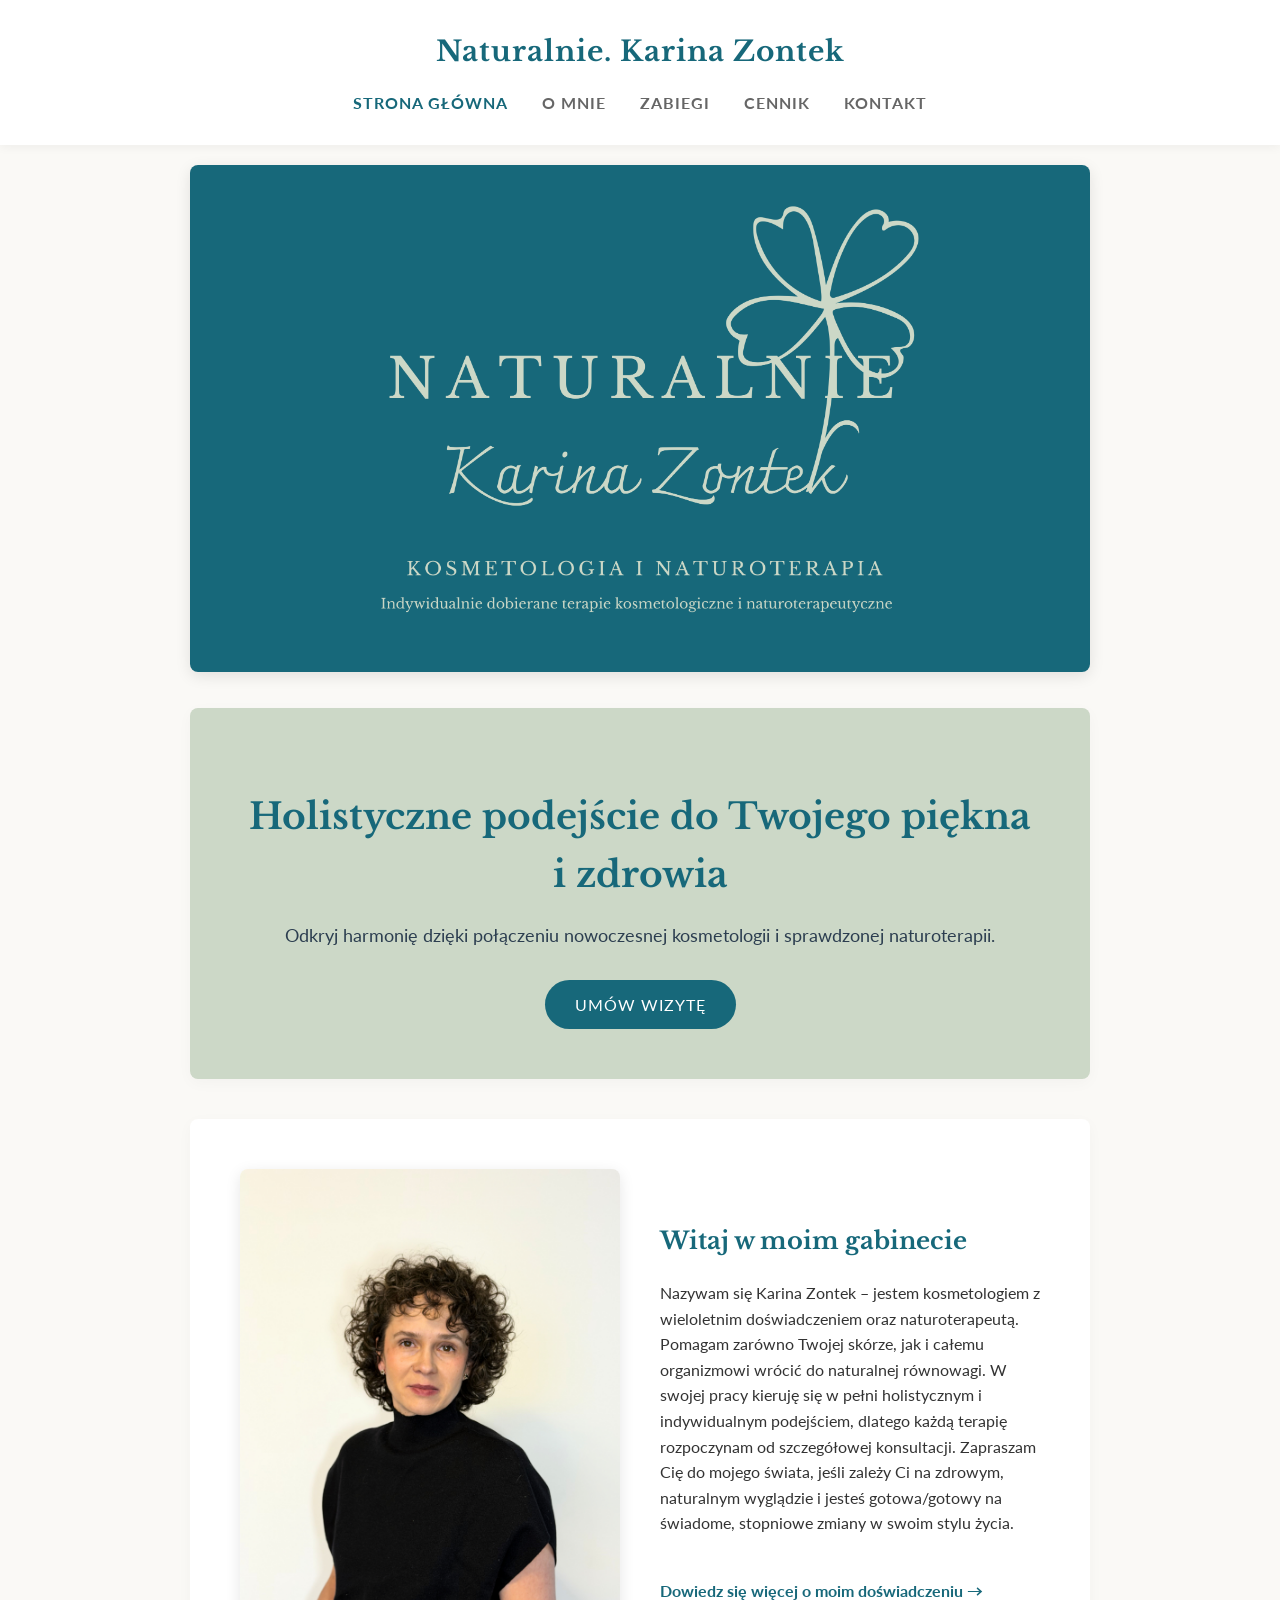
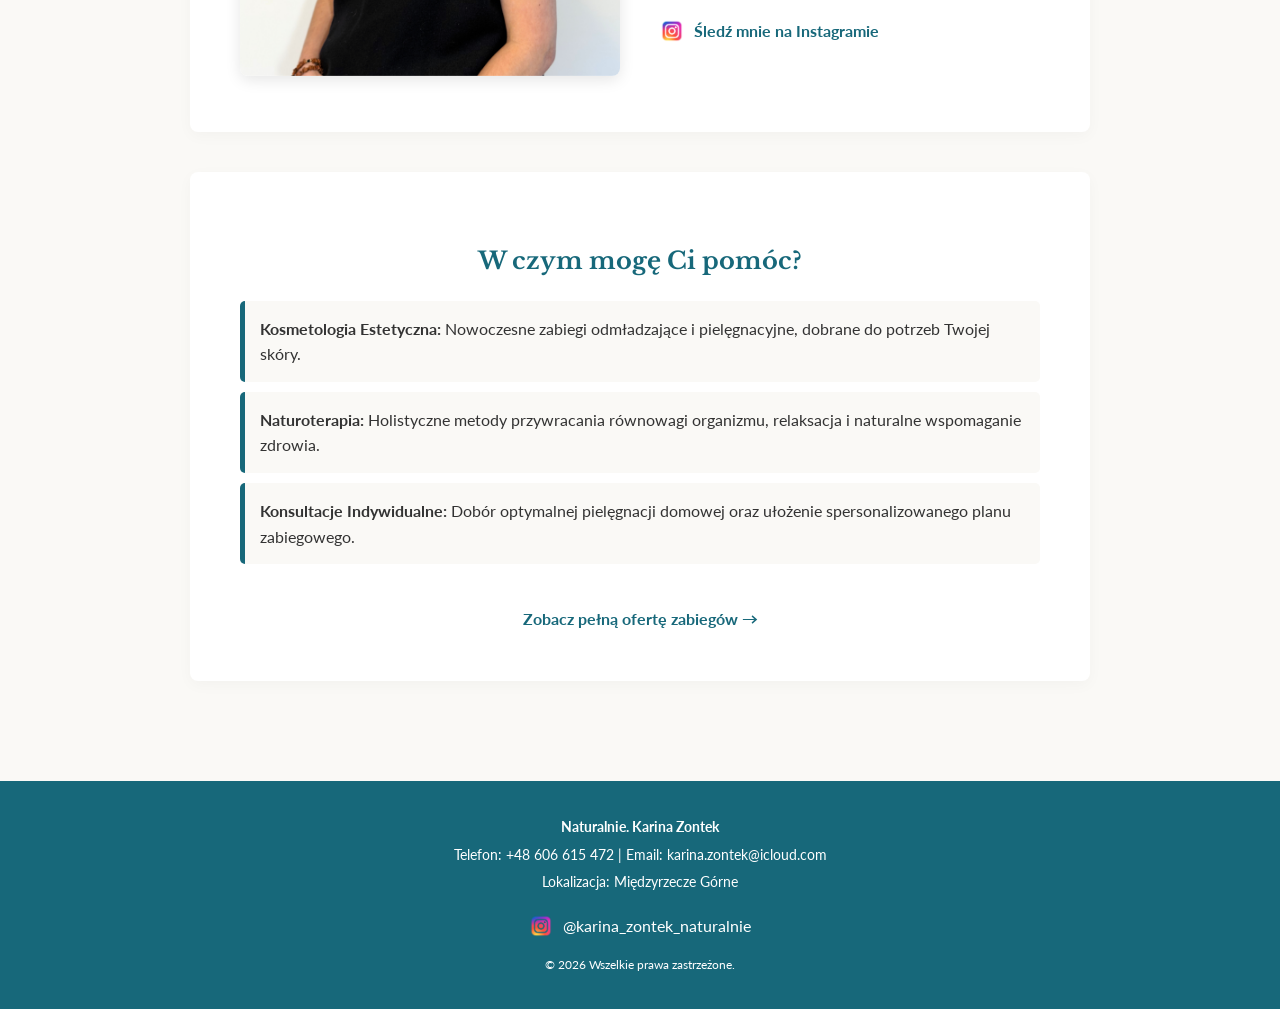
==== index.html @ 8fd3fb95 "Dodanie plików .html i .png" ====
<!DOCTYPE html>
<html lang="pl">
<head>
    <meta charset="UTF-8">
    <meta name="viewport" content="width=device-width, initial-scale=1.0">
    <title>Naturalnie. Karina Zontek | Kosmetologia i Naturoterapia</title>
    
    <link href="https://fonts.googleapis.com/css2?family=Lato:wght@300;400;700&family=Libre+Baskerville:ital,wght@0,400;0,700;1,400&display=swap" rel="stylesheet">

    <style>
        /* BAZOWE STYLE */
        body {
            font-family: 'Lato', sans-serif;
            color: #333;
            background-color: #faf9f6;
            margin: 0;
            padding: 0;
            line-height: 1.6;
        }

        h1, h2, h3 {
            font-family: 'Libre Baskerville', serif;
            color: #17687A;
            font-weight: 700;
        }

        /* NAGŁÓWEK I MENU - UJEDNOLICONE */
        header {
            background-color: #ffffff;
            text-align: center;
            padding: 30px 20px; 
            box-shadow: 0 2px 10px rgba(0,0,0,0.05);
        }

        header h2 {
            margin-top: 0;
            margin-bottom: 15px;
            font-size: 28px;
            letter-spacing: 1px;
        }

        nav a {
            text-decoration: none;
            color: #666;
            margin: 0 15px;
            font-size: 16px;
            text-transform: uppercase;
            letter-spacing: 1px;
            transition: color 0.3s;
        }

        nav a:hover, nav a.active {
            color: #17687A;
        }

        /* GŁÓWNA ZAWARTOŚĆ STRONY */
        main {
            max-width: 900px;
            margin: 0 auto;
            padding: 20px;
        }

        section {
            background-color: #ffffff;
            margin-bottom: 40px;
            padding: 50px;
            border-radius: 8px;
            box-shadow: 0 4px 15px rgba(0,0,0,0.03);
            text-align: center;
        }

        img {
            max-width: 100%;
            height: auto;
            border-radius: 8px;
        }

        .clinic-photo {
            margin-bottom: 30px;
            box-shadow: 0 4px 15px rgba(0,0,0,0.1);
        }

        /* SEKCJA POWITALNA (HERO) */
        .hero {
            background-color: #CCD8C7;
        }

        .hero h1 {
            font-size: 36px;
            margin-bottom: 15px;
            color: #17687A;
        }

        .hero p {
            font-size: 18px;
            margin-bottom: 30px;
            color: #2c3e50;
        }

        button {
            background-color: #17687A;
            color: white;
            border: none;
            padding: 15px 30px;
            font-size: 16px;
            font-family: 'Lato', sans-serif;
            text-transform: uppercase;
            letter-spacing: 1px;
            border-radius: 30px;
            cursor: pointer;
            transition: background-color 0.3s, transform 0.2s;
        }

        button:hover {
            background-color: #114e5c;
            transform: translateY(-2px);
        }

        /* SEKCJA O MNIE */
        .about-section {
            display: flex; 
            align-items: center; 
            gap: 40px; 
            text-align: left; 
        }

        .about-text {
            flex: 1; 
        }

        .about-image {
            flex: 1; 
        }

        .about-image img {
            box-shadow: 0 4px 15px rgba(0,0,0,0.1);
        }

        @media (max-width: 768px) {
            .about-section {
                flex-direction: column; 
                text-align: center;
            }
        }

        ul {
            list-style-type: none;
            padding: 0;
        }

        ul li {
            background-color: #faf9f6;
            margin-bottom: 10px;
            padding: 15px;
            border-radius: 5px;
            border-left: 5px solid #17687A;
            text-align: left;
        }

        a {
            color: #17687A;
            text-decoration: none;
            font-weight: bold;
        }

        a:hover {
            text-decoration: underline;
        }

        /* IKONA I LINK DO INSTAGRAMA */
        .social-link {
            display: inline-flex;
            align-items: center;
            margin-top: 15px;
            font-size: 16px;
            color: #17687A;
        }

        .social-link:hover {
            color: #114e5c;
            text-decoration: none;
        }

        .social-icon {
            width: 24px;
            height: 24px;
            margin-right: 10px;
            border-radius: 0;
            transition: transform 0.3s;
        }

        .social-link:hover .social-icon {
            transform: scale(1.1);
        }

        /* STOPKA */
        footer {
            background-color: #17687A;
            color: #ffffff;
            text-align: center;
            padding: 30px 20px;
            margin-top: 40px;
        }

        footer p {
            margin: 5px 0;
            font-size: 14px;
        }
        
        footer .social-link {
            color: #ffffff;
            font-weight: normal;
        }
        
        footer .social-link:hover {
            color: #CCD8C7;
        }

        

    </style>
</head>
<body>

    <header>
        <h2>Naturalnie. Karina Zontek</h2>
        <nav>
            <a href="index.html" class="active">Strona Główna</a>
            <a href="o-mnie.html">O mnie</a>
            <a href="zabiegi.html">Zabiegi</a>
            <a href="cennik.html">Cennik</a>
            <a href="kontakt.html">Kontakt</a>
        </nav>
    </header>

    <main>
        <img src="poziome-na-strone-lazurszalwia.png" alt="Wnętrze gabinetu Naturalnie." class="clinic-photo">

        <section class="hero">
            <h1>Holistyczne podejście do Twojego piękna i zdrowia</h1>
            <p>Odkryj harmonię dzięki połączeniu nowoczesnej kosmetologii i sprawdzonej naturoterapii.</p>
            <a href="kontakt.html"><button>Umów wizytę</button></a>
        </section>

        <section class="about-section">
            <div class="about-image">
                <img src="karina-z-tlem.png" alt="Karina Zontek - Kosmetolog i Naturoterapeuta">
            </div>
            <div class="about-text">
                <h2>Witaj w moim gabinecie</h2>
                <p>Nazywam się Karina Zontek – jestem kosmetologiem z wieloletnim doświadczeniem oraz naturoterapeutą. Pomagam zarówno Twojej skórze, jak i całemu organizmowi wrócić do naturalnej równowagi. W swojej pracy kieruję się w pełni holistycznym i indywidualnym podejściem, dlatego każdą terapię rozpoczynam od szczegółowej konsultacji. Zapraszam Cię do mojego świata, jeśli zależy Ci na zdrowym, naturalnym wyglądzie i jesteś gotowa/gotowy na świadome, stopniowe zmiany w swoim stylu życia.</p>
                <br>
                <a href="o-mnie.html">Dowiedz się więcej o moim doświadczeniu &rarr;</a>
                <br>
                <a href="https://instagram.com/karina_zontek_naturalnie" target="_blank" class="social-link">
                    <img src="logo-instagram.png" alt="Instagram" class="social-icon"> Śledź mnie na Instagramie
                </a>
            </div>
        </section>

        <section>
            <h2>W czym mogę Ci pomóc?</h2>
            <ul>
                <li><strong>Kosmetologia Estetyczna:</strong> Nowoczesne zabiegi odmładzające i pielęgnacyjne, dobrane do potrzeb Twojej skóry.</li>
                <li><strong>Naturoterapia:</strong> Holistyczne metody przywracania równowagi organizmu, relaksacja i naturalne wspomaganie zdrowia.</li>
                <li><strong>Konsultacje Indywidualne:</strong> Dobór optymalnej pielęgnacji domowej oraz ułożenie spersonalizowanego planu zabiegowego.</li>
            </ul>
            <br>
            <a href="zabiegi.html">Zobacz pełną ofertę zabiegów &rarr;</a>
        </section>
    </main>

    <footer>
        <p><strong>Naturalnie. Karina Zontek</strong></p>
        <p>Telefon: +48 606 615 472 | Email: karina.zontek@icloud.com</p>
        <p>Lokalizacja: Międzyrzecze Górne</p>
        
        <p>
            <a href="https://instagram.com/karina_zontek_naturalnie" target="_blank" class="social-link">
                <img src="logo-instagram.png" alt="Instagram" class="social-icon"> @karina_zontek_naturalnie
            </a>
        </p>
        
        
        
        <p style="font-size: 12px; margin-top: 10px;">&copy; 2026 Wszelkie prawa zastrzeżone.</p>
    </footer>

</body>
</html>
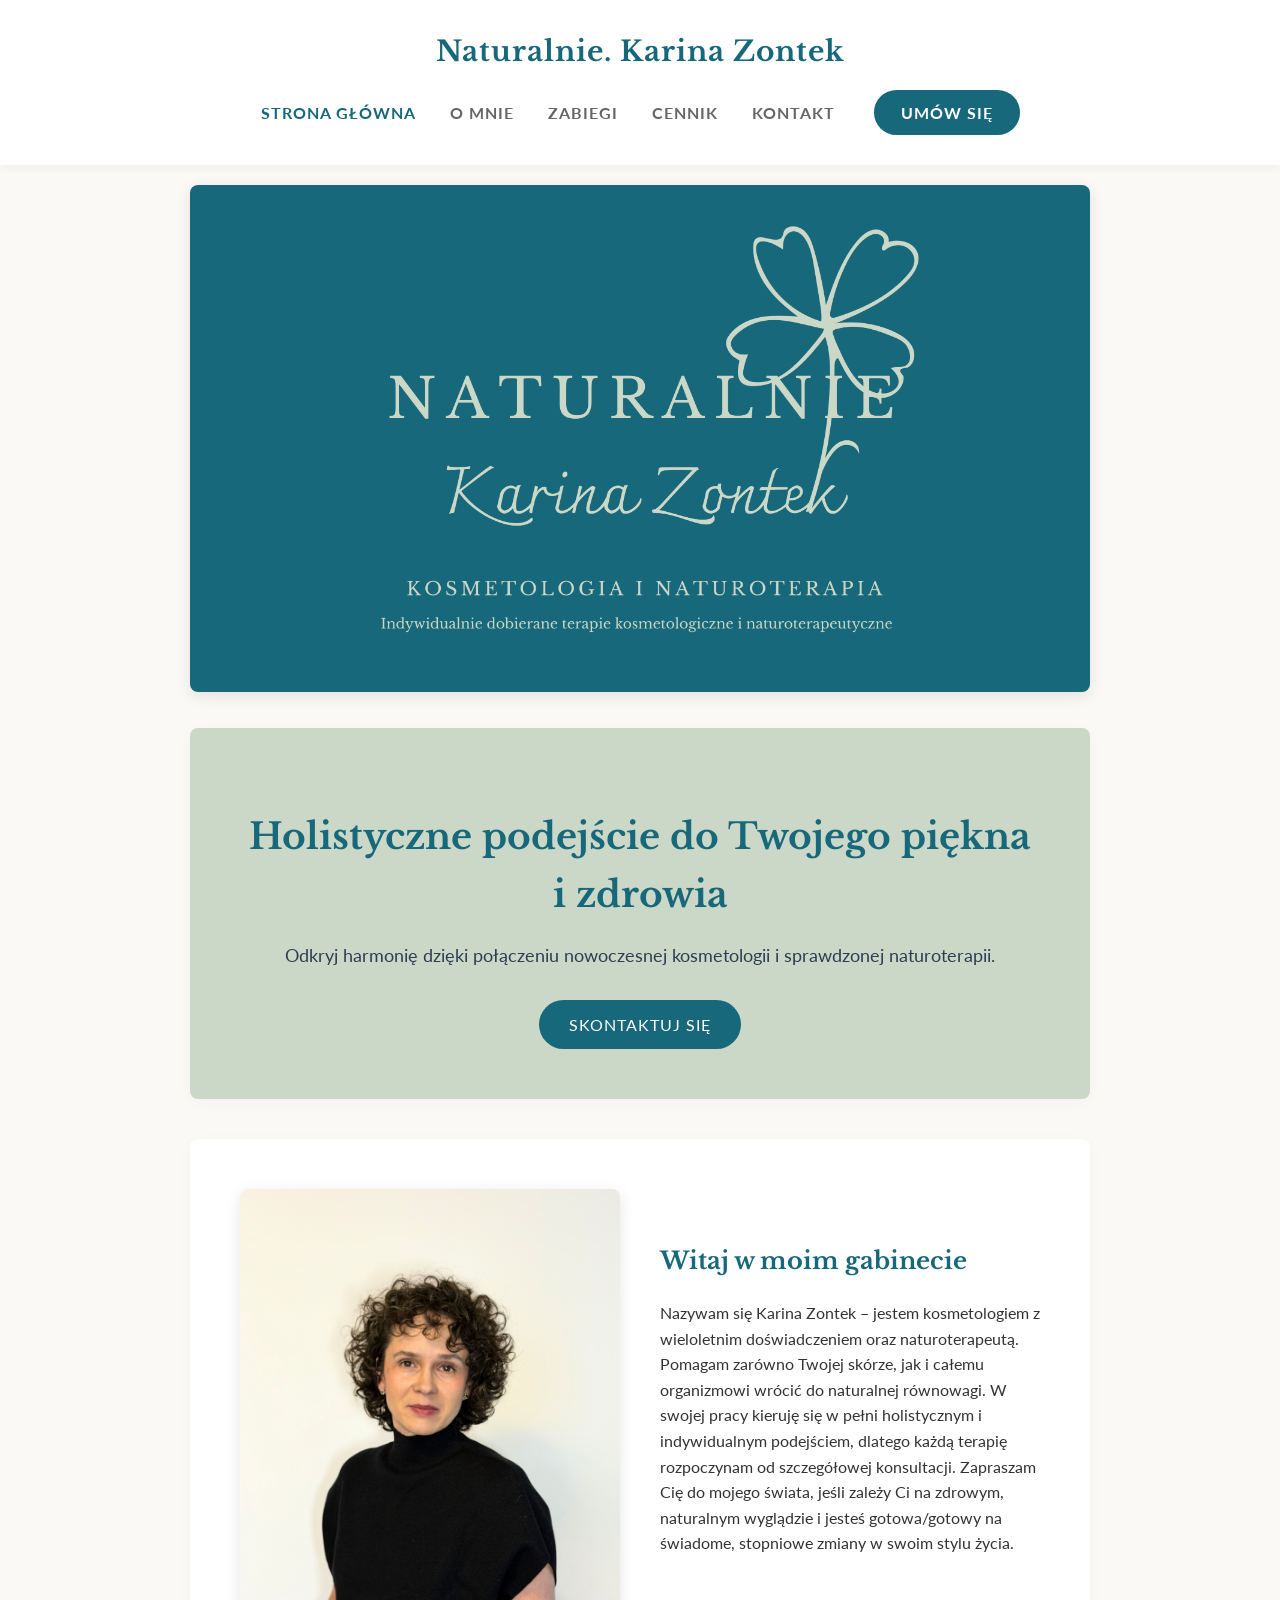
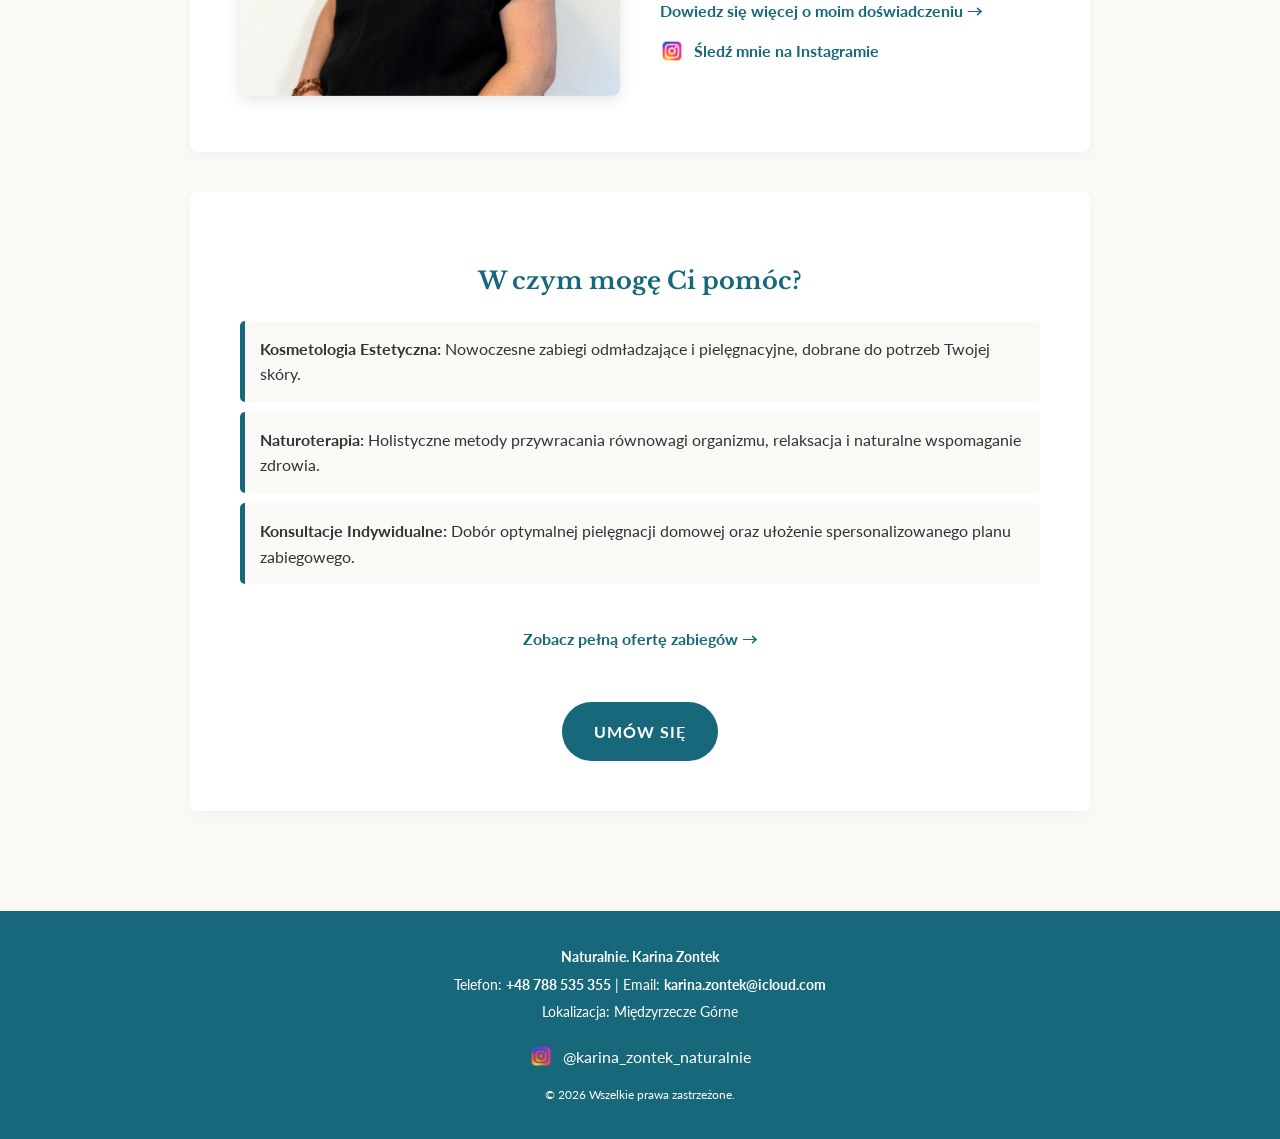
==== commit 30ace4bb: "Podmiana plików Zoptymalizowałam stronę pod wyświetlacze telefonów komórkowych oraz dodałam przycisk" ====
--- a/index.html
+++ b/index.html
@@ -24,7 +24,7 @@
             font-weight: 700;
         }
 
-        /* NAGŁÓWEK I MENU - UJEDNOLICONE */
+        /* NAGŁÓWEK I MENU */
         header {
             background-color: #ffffff;
             text-align: center;
@@ -136,13 +136,6 @@
             box-shadow: 0 4px 15px rgba(0,0,0,0.1);
         }
 
-        @media (max-width: 768px) {
-            .about-section {
-                flex-direction: column; 
-                text-align: center;
-            }
-        }
-
         ul {
             list-style-type: none;
             padding: 0;
@@ -216,7 +209,89 @@
             color: #CCD8C7;
         }
 
-        
+        /* PRZYCISK BOOKSY - WSPÓLNE STYLE KOLORYSTYCZNE */
+        .btn-booksy {
+            display: inline-block;
+            background-color: #17687A; 
+            color: #ffffff !important; 
+            border-radius: 30px;
+            font-weight: bold;
+            border: 2px solid #17687A;
+            text-decoration: none;
+            transition: background-color 0.3s, color 0.3s, transform 0.2s;
+        }
+
+        .btn-booksy:hover {
+            background-color: #CCD8C7; 
+            color: #17687A !important; 
+            border-color: #CCD8C7;
+            transform: translateY(-2px);
+            text-decoration: none;
+        }
+
+        /* Wersja w menu głównym (mniejsza) */
+        nav .btn-booksy {
+            padding: 8px 25px;
+            margin-left: 20px;
+        }
+
+        /* Wersja na środku strony (większa) */
+        .btn-booksy-large {
+            padding: 15px 30px;
+            font-size: 16px;
+            margin-top: 25px;
+            text-transform: uppercase;
+            letter-spacing: 1px;
+        }
+
+        /* 📱 OPTYMALIZACJA NA TELEFONY KOMÓRKOWE (SMARTFONY) */
+        @media (max-width: 768px) {
+            /* Zwiększenie przestrzeni roboczej - mniejsze marginesy boczne */
+            main {
+                padding: 10px;
+            }
+            section {
+                padding: 30px 20px; 
+            }
+
+            /* Menu dostosowane do dotyku (palca) */
+            nav a {
+                display: inline-block;
+                margin: 8px 10px;
+                font-size: 14px; 
+            }
+
+            /* Duży przycisk Booksy w menu na całą szerokość */
+            nav .btn-booksy {
+                display: block;
+                margin: 15px auto 5px auto;
+                width: 80%; 
+                text-align: center;
+                padding: 12px 0;
+            }
+
+            /* Zmniejszenie wielkości nagłówków, żeby nie zajmowały pół ekranu */
+            header h2 {
+                font-size: 24px;
+            }
+            .hero h1 {
+                font-size: 28px;
+            }
+            .hero p {
+                font-size: 16px;
+            }
+
+            /* Sekcja O Mnie - elementy jedno pod drugim */
+            .about-section {
+                flex-direction: column; 
+                text-align: center;
+            }
+
+            /* Zdjęcia lekko mniejsze */
+            .about-image img {
+                max-width: 95%;
+            }
+        }
 
     </style>
 </head>
@@ -230,16 +305,17 @@
             <a href="zabiegi.html">Zabiegi</a>
             <a href="cennik.html">Cennik</a>
             <a href="kontakt.html">Kontakt</a>
+            <a href="https://booksy.com/pl-pl/dl/show-business/347689" target="_blank" class="btn-booksy">Umów się</a>
         </nav>
     </header>
 
     <main>
-        <img src="poziome-na-strone-lazurszalwia.png" alt="Wnętrze gabinetu Naturalnie." class="clinic-photo">
+        <img src="poziome-na-strone-lazurszalwia.png" alt="Logo gabinetu" class="clinic-photo">
 
         <section class="hero">
             <h1>Holistyczne podejście do Twojego piękna i zdrowia</h1>
             <p>Odkryj harmonię dzięki połączeniu nowoczesnej kosmetologii i sprawdzonej naturoterapii.</p>
-            <a href="kontakt.html"><button>Umów wizytę</button></a>
+            <a href="kontakt.html"><button>Skontaktuj się</button></a>
         </section>
 
         <section class="about-section">
@@ -267,12 +343,16 @@
             </ul>
             <br>
             <a href="zabiegi.html">Zobacz pełną ofertę zabiegów &rarr;</a>
+            <br><br>
+            <!-- NOWY PRZYCISK BOOKSY PO ŚRODKU -->
+            <a href="https://booksy.com/pl-pl/dl/show-business/347689" target="_blank" class="btn-booksy btn-booksy-large">Umów się</a>
         </section>
+	
     </main>
 
     <footer>
         <p><strong>Naturalnie. Karina Zontek</strong></p>
-        <p>Telefon: +48 606 615 472 | Email: karina.zontek@icloud.com</p>
+        <p>Telefon: <a href="tel:+48788535355" style="color: #ffffff !important; text-decoration: none;">+48 788 535 355</a> | Email: <a href="mailto:karina.zontek@icloud.com" style="color: #ffffff !important; text-decoration: none;">karina.zontek@icloud.com</a></p>
         <p>Lokalizacja: Międzyrzecze Górne</p>
         
         <p>
@@ -281,8 +361,6 @@
             </a>
         </p>
         
-        
-        
         <p style="font-size: 12px; margin-top: 10px;">&copy; 2026 Wszelkie prawa zastrzeżone.</p>
     </footer>
 
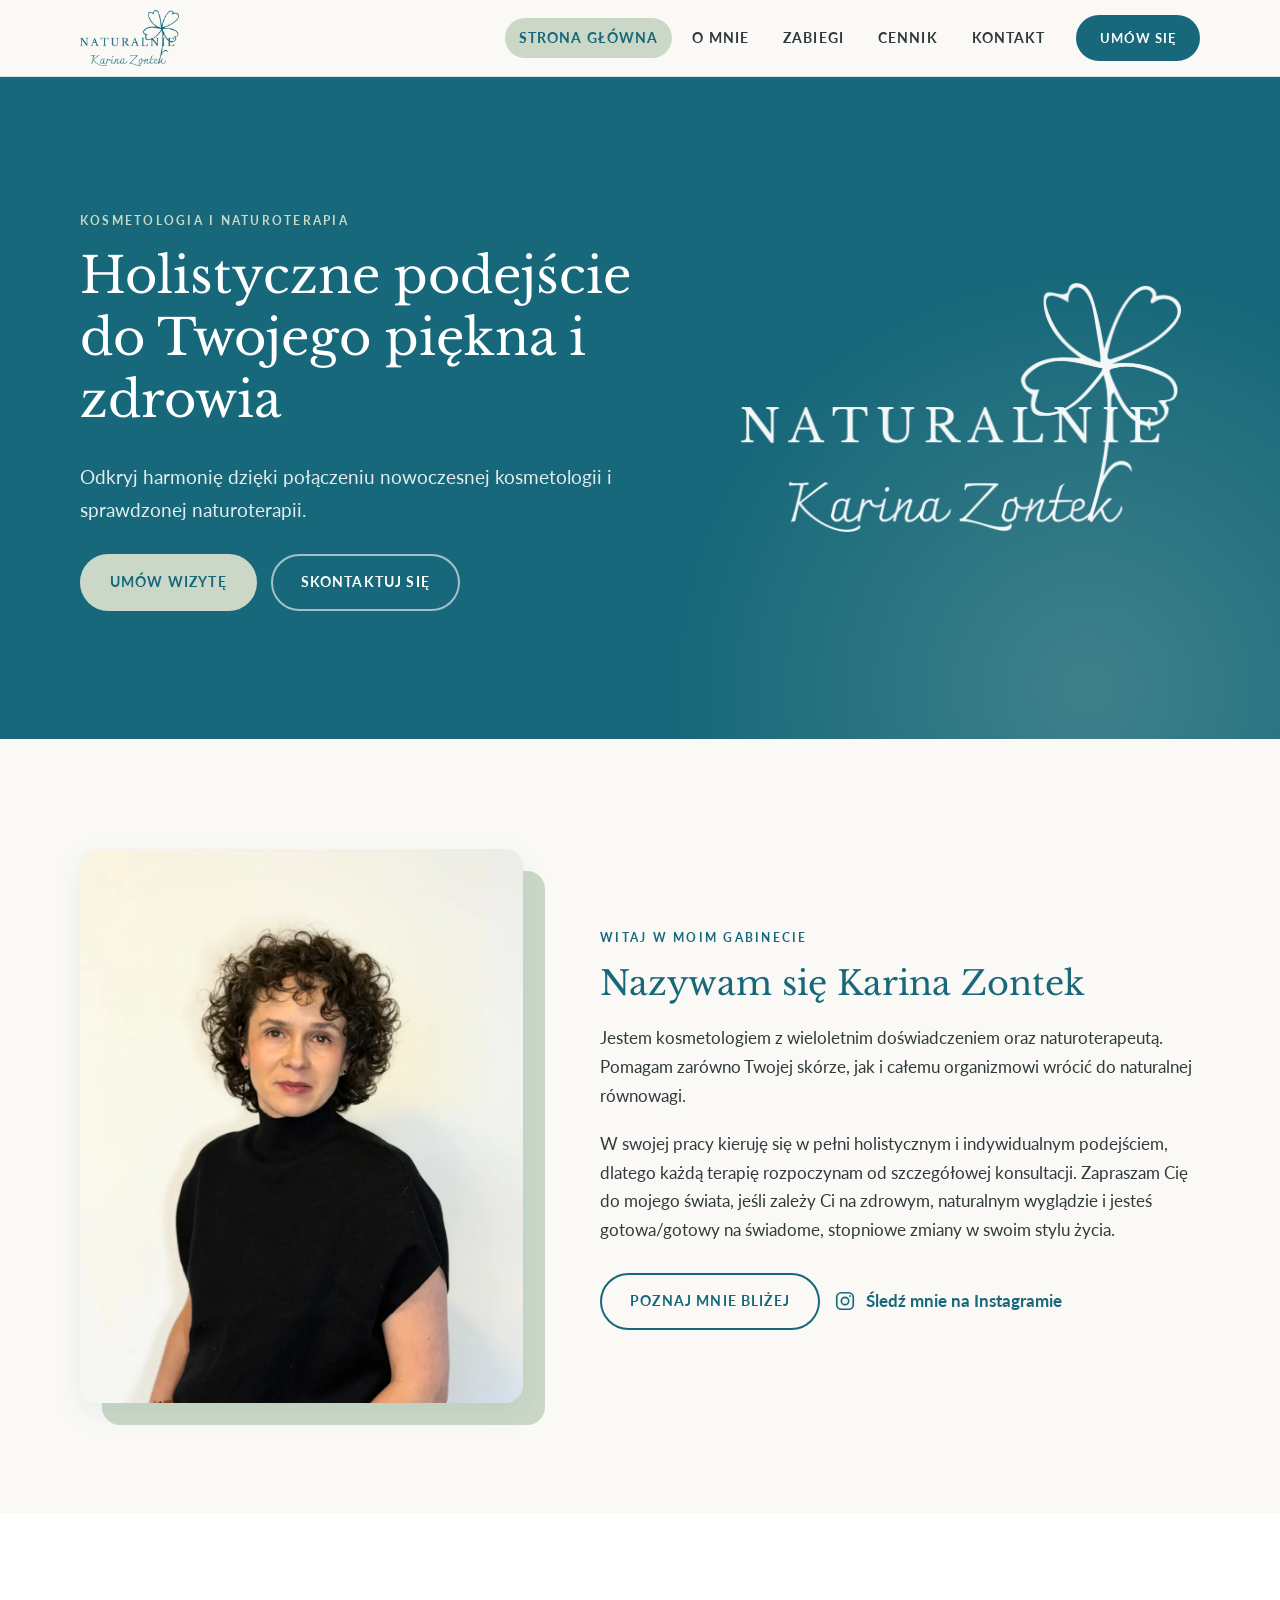
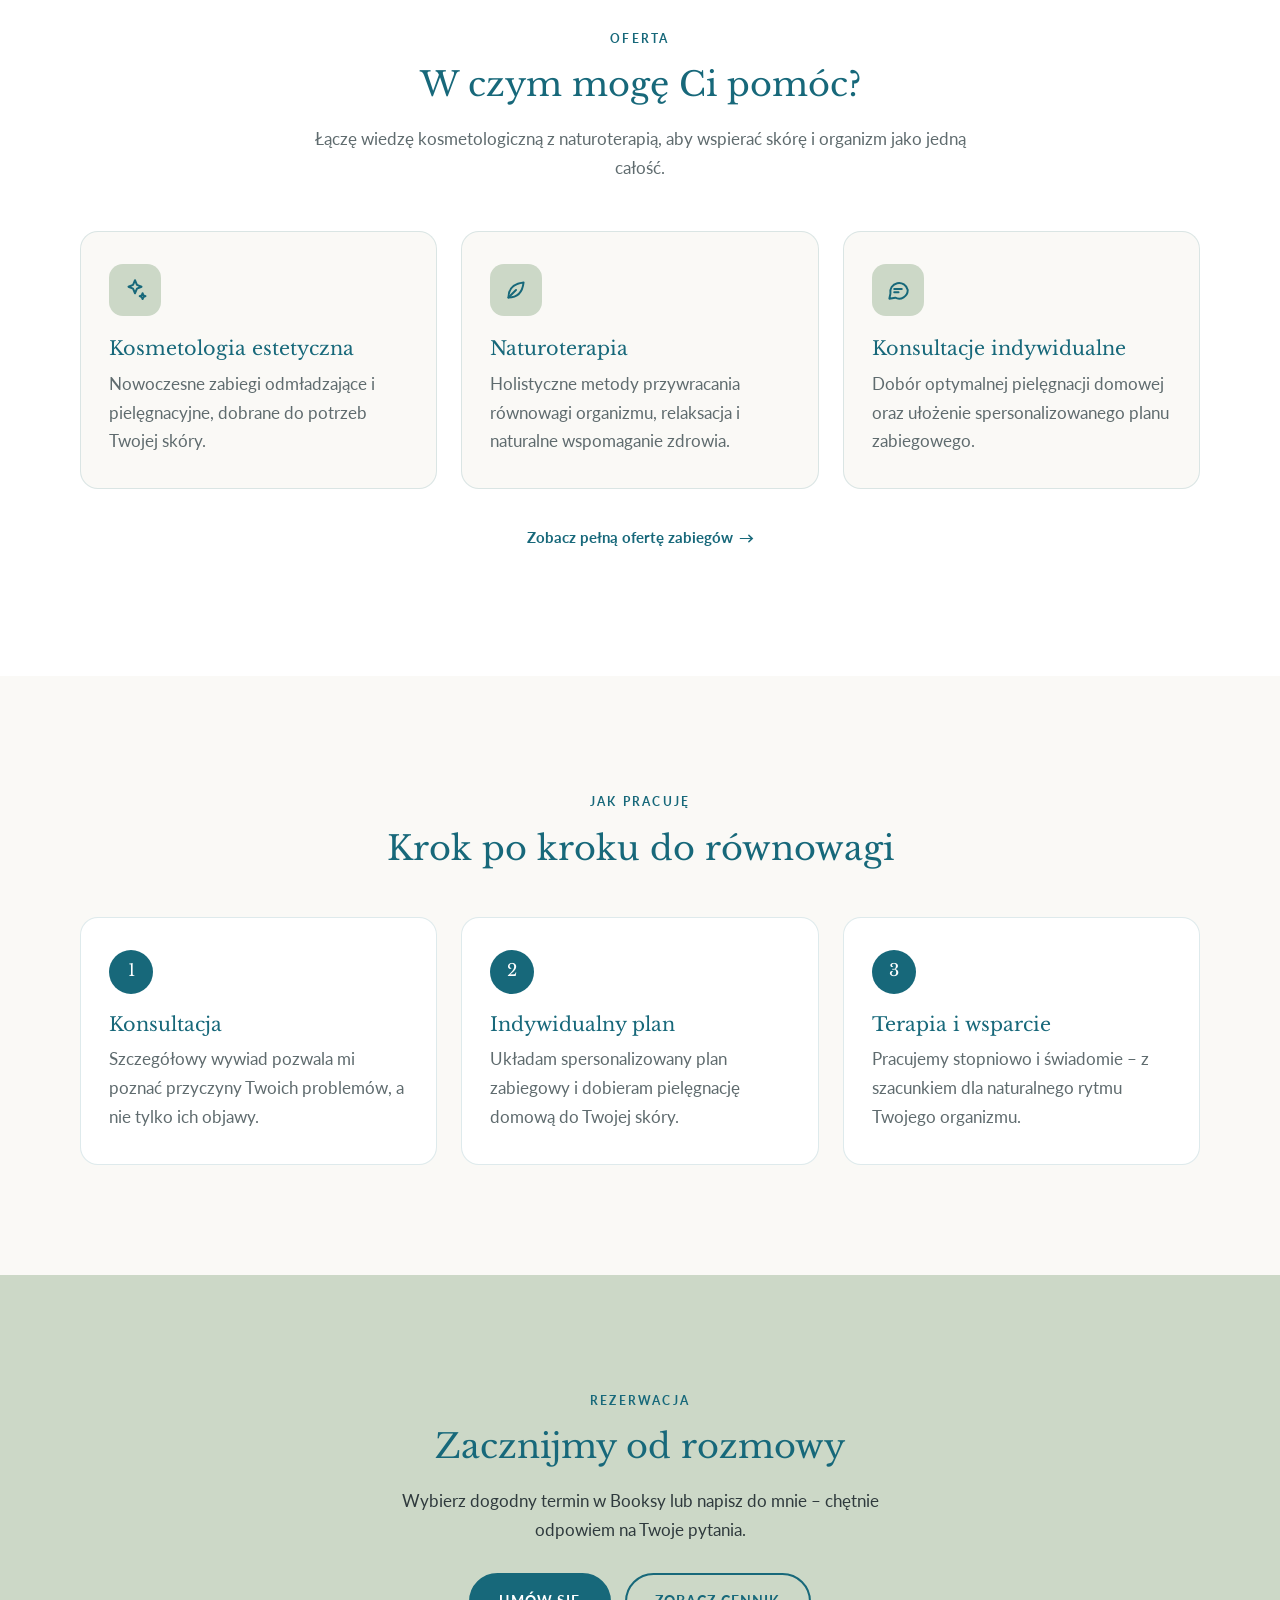
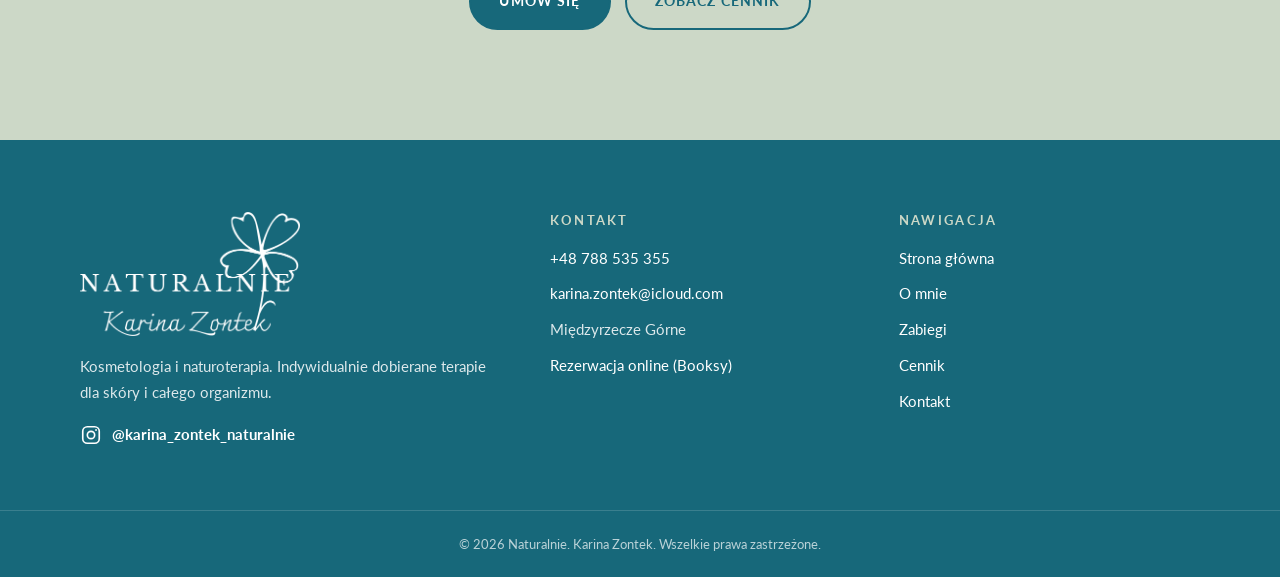
==== commit 266d1cf1: "Odświeżenie wyglądu strony i uporządkowanie struktury repozytorium - Nowy, nowoczesny układ wszystki" ====
--- a/index.html
+++ b/index.html
@@ -1,368 +1,189 @@
 <!DOCTYPE html>
-<html lang="pl">
+<html lang="pl" class="no-js">
 <head>
     <meta charset="UTF-8">
     <meta name="viewport" content="width=device-width, initial-scale=1.0">
-    <title>Naturalnie. Karina Zontek | Kosmetologia i Naturoterapia</title>
-    
-    <link href="https://fonts.googleapis.com/css2?family=Lato:wght@300;400;700&family=Libre+Baskerville:ital,wght@0,400;0,700;1,400&display=swap" rel="stylesheet">
+    <title>Naturalnie. Karina Zontek | Kosmetologia i naturoterapia</title>
+    <meta name="description" content="Mobilny gabinet kosmetologii i naturoterapii – Karina Zontek, Międzyrzecze Górne. Holistyczne, indywidualnie dobierane terapie skóry i organizmu.">
+    <meta name="theme-color" content="#17687A">
 
-    <style>
-        /* BAZOWE STYLE */
-        body {
-            font-family: 'Lato', sans-serif;
-            color: #333;
-            background-color: #faf9f6;
-            margin: 0;
-            padding: 0;
-            line-height: 1.6;
-        }
+    <meta property="og:type" content="website">
+    <meta property="og:locale" content="pl_PL">
+    <meta property="og:title" content="Naturalnie. Karina Zontek | Kosmetologia i naturoterapia">
+    <meta property="og:description" content="Mobilny gabinet kosmetologii i naturoterapii – Karina Zontek, Międzyrzecze Górne. Holistyczne, indywidualnie dobierane terapie skóry i organizmu.">
+    <meta property="og:image" content="https://naturalnie-karinazontek.pl/assets/img/og-image.jpg">
 
-        h1, h2, h3 {
-            font-family: 'Libre Baskerville', serif;
-            color: #17687A;
-            font-weight: 700;
-        }
+    <link rel="icon" type="image/png" href="assets/img/favicon.png">
+    <link rel="apple-touch-icon" href="assets/img/favicon.png">
 
-        /* NAGŁÓWEK I MENU */
-        header {
-            background-color: #ffffff;
-            text-align: center;
-            padding: 30px 20px; 
-            box-shadow: 0 2px 10px rgba(0,0,0,0.05);
-        }
+    <link rel="preconnect" href="https://fonts.googleapis.com">
+    <link rel="preconnect" href="https://fonts.gstatic.com" crossorigin>
+    <link href="https://fonts.googleapis.com/css2?family=Lato:wght@400;700&family=Libre+Baskerville:ital,wght@0,400;0,700;1,400&display=swap" rel="stylesheet">
 
-        header h2 {
-            margin-top: 0;
-            margin-bottom: 15px;
-            font-size: 28px;
-            letter-spacing: 1px;
-        }
-
-        nav a {
-            text-decoration: none;
-            color: #666;
-            margin: 0 15px;
-            font-size: 16px;
-            text-transform: uppercase;
-            letter-spacing: 1px;
-            transition: color 0.3s;
-        }
-
-        nav a:hover, nav a.active {
-            color: #17687A;
-        }
-
-        /* GŁÓWNA ZAWARTOŚĆ STRONY */
-        main {
-            max-width: 900px;
-            margin: 0 auto;
-            padding: 20px;
-        }
-
-        section {
-            background-color: #ffffff;
-            margin-bottom: 40px;
-            padding: 50px;
-            border-radius: 8px;
-            box-shadow: 0 4px 15px rgba(0,0,0,0.03);
-            text-align: center;
-        }
-
-        img {
-            max-width: 100%;
-            height: auto;
-            border-radius: 8px;
-        }
-
-        .clinic-photo {
-            margin-bottom: 30px;
-            box-shadow: 0 4px 15px rgba(0,0,0,0.1);
-        }
-
-        /* SEKCJA POWITALNA (HERO) */
-        .hero {
-            background-color: #CCD8C7;
-        }
-
-        .hero h1 {
-            font-size: 36px;
-            margin-bottom: 15px;
-            color: #17687A;
-        }
-
-        .hero p {
-            font-size: 18px;
-            margin-bottom: 30px;
-            color: #2c3e50;
-        }
-
-        button {
-            background-color: #17687A;
-            color: white;
-            border: none;
-            padding: 15px 30px;
-            font-size: 16px;
-            font-family: 'Lato', sans-serif;
-            text-transform: uppercase;
-            letter-spacing: 1px;
-            border-radius: 30px;
-            cursor: pointer;
-            transition: background-color 0.3s, transform 0.2s;
-        }
-
-        button:hover {
-            background-color: #114e5c;
-            transform: translateY(-2px);
-        }
-
-        /* SEKCJA O MNIE */
-        .about-section {
-            display: flex; 
-            align-items: center; 
-            gap: 40px; 
-            text-align: left; 
-        }
-
-        .about-text {
-            flex: 1; 
-        }
-
-        .about-image {
-            flex: 1; 
-        }
-
-        .about-image img {
-            box-shadow: 0 4px 15px rgba(0,0,0,0.1);
-        }
-
-        ul {
-            list-style-type: none;
-            padding: 0;
-        }
-
-        ul li {
-            background-color: #faf9f6;
-            margin-bottom: 10px;
-            padding: 15px;
-            border-radius: 5px;
-            border-left: 5px solid #17687A;
-            text-align: left;
-        }
-
-        a {
-            color: #17687A;
-            text-decoration: none;
-            font-weight: bold;
-        }
-
-        a:hover {
-            text-decoration: underline;
-        }
-
-        /* IKONA I LINK DO INSTAGRAMA */
-        .social-link {
-            display: inline-flex;
-            align-items: center;
-            margin-top: 15px;
-            font-size: 16px;
-            color: #17687A;
-        }
-
-        .social-link:hover {
-            color: #114e5c;
-            text-decoration: none;
-        }
-
-        .social-icon {
-            width: 24px;
-            height: 24px;
-            margin-right: 10px;
-            border-radius: 0;
-            transition: transform 0.3s;
-        }
-
-        .social-link:hover .social-icon {
-            transform: scale(1.1);
-        }
-
-        /* STOPKA */
-        footer {
-            background-color: #17687A;
-            color: #ffffff;
-            text-align: center;
-            padding: 30px 20px;
-            margin-top: 40px;
-        }
-
-        footer p {
-            margin: 5px 0;
-            font-size: 14px;
-        }
-        
-        footer .social-link {
-            color: #ffffff;
-            font-weight: normal;
-        }
-        
-        footer .social-link:hover {
-            color: #CCD8C7;
-        }
-
-        /* PRZYCISK BOOKSY - WSPÓLNE STYLE KOLORYSTYCZNE */
-        .btn-booksy {
-            display: inline-block;
-            background-color: #17687A; 
-            color: #ffffff !important; 
-            border-radius: 30px;
-            font-weight: bold;
-            border: 2px solid #17687A;
-            text-decoration: none;
-            transition: background-color 0.3s, color 0.3s, transform 0.2s;
-        }
-
-        .btn-booksy:hover {
-            background-color: #CCD8C7; 
-            color: #17687A !important; 
-            border-color: #CCD8C7;
-            transform: translateY(-2px);
-            text-decoration: none;
-        }
-
-        /* Wersja w menu głównym (mniejsza) */
-        nav .btn-booksy {
-            padding: 8px 25px;
-            margin-left: 20px;
-        }
-
-        /* Wersja na środku strony (większa) */
-        .btn-booksy-large {
-            padding: 15px 30px;
-            font-size: 16px;
-            margin-top: 25px;
-            text-transform: uppercase;
-            letter-spacing: 1px;
-        }
-
-        /* 📱 OPTYMALIZACJA NA TELEFONY KOMÓRKOWE (SMARTFONY) */
-        @media (max-width: 768px) {
-            /* Zwiększenie przestrzeni roboczej - mniejsze marginesy boczne */
-            main {
-                padding: 10px;
-            }
-            section {
-                padding: 30px 20px; 
-            }
-
-            /* Menu dostosowane do dotyku (palca) */
-            nav a {
-                display: inline-block;
-                margin: 8px 10px;
-                font-size: 14px; 
-            }
-
-            /* Duży przycisk Booksy w menu na całą szerokość */
-            nav .btn-booksy {
-                display: block;
-                margin: 15px auto 5px auto;
-                width: 80%; 
-                text-align: center;
-                padding: 12px 0;
-            }
-
-            /* Zmniejszenie wielkości nagłówków, żeby nie zajmowały pół ekranu */
-            header h2 {
-                font-size: 24px;
-            }
-            .hero h1 {
-                font-size: 28px;
-            }
-            .hero p {
-                font-size: 16px;
-            }
-
-            /* Sekcja O Mnie - elementy jedno pod drugim */
-            .about-section {
-                flex-direction: column; 
-                text-align: center;
-            }
-
-            /* Zdjęcia lekko mniejsze */
-            .about-image img {
-                max-width: 95%;
-            }
-        }
-
-    </style>
+    <link rel="stylesheet" href="assets/css/style.css">
 </head>
 <body>
+    <a class="skip-link" href="#tresc">Przejdź do treści</a>
 
-    <header>
-        <h2>Naturalnie. Karina Zontek</h2>
-        <nav>
-            <a href="index.html" class="active">Strona Główna</a>
-            <a href="o-mnie.html">O mnie</a>
-            <a href="zabiegi.html">Zabiegi</a>
-            <a href="cennik.html">Cennik</a>
-            <a href="kontakt.html">Kontakt</a>
-            <a href="https://booksy.com/pl-pl/dl/show-business/347689" target="_blank" class="btn-booksy">Umów się</a>
-        </nav>
+    <header class="site-header">
+        <div class="container site-header__inner">
+            <a class="brand" href="index.html" aria-label="Naturalnie. Karina Zontek – strona główna">
+                <img src="assets/img/logo-morski.png" alt="Naturalnie. Karina Zontek" width="600" height="339">
+            </a>
+
+            <button class="nav-toggle" type="button" aria-expanded="false" aria-controls="main-nav" aria-label="Otwórz menu">
+                <span></span>
+            </button>
+
+            <nav class="nav" id="main-nav" aria-label="Menu główne">
+            <a class="nav__link" href="index.html" aria-current="page">Strona główna</a>
+            <a class="nav__link" href="o-mnie.html">O mnie</a>
+            <a class="nav__link" href="zabiegi.html">Zabiegi</a>
+            <a class="nav__link" href="cennik.html">Cennik</a>
+            <a class="nav__link" href="kontakt.html">Kontakt</a>
+                <a class="btn btn--primary" href="https://booksy.com/pl-pl/dl/show-business/347689" target="_blank" rel="noopener">Umów się</a>
+            </nav>
+        </div>
     </header>
 
-    <main>
-        <img src="poziome-na-strone-lazurszalwia.png" alt="Logo gabinetu" class="clinic-photo">
-
+    <main id="tresc">
         <section class="hero">
-            <h1>Holistyczne podejście do Twojego piękna i zdrowia</h1>
-            <p>Odkryj harmonię dzięki połączeniu nowoczesnej kosmetologii i sprawdzonej naturoterapii.</p>
-            <a href="kontakt.html"><button>Skontaktuj się</button></a>
-        </section>
-
-        <section class="about-section">
-            <div class="about-image">
-                <img src="karina-z-tlem.png" alt="Karina Zontek - Kosmetolog i Naturoterapeuta">
-            </div>
-            <div class="about-text">
-                <h2>Witaj w moim gabinecie</h2>
-                <p>Nazywam się Karina Zontek – jestem kosmetologiem z wieloletnim doświadczeniem oraz naturoterapeutą. Pomagam zarówno Twojej skórze, jak i całemu organizmowi wrócić do naturalnej równowagi. W swojej pracy kieruję się w pełni holistycznym i indywidualnym podejściem, dlatego każdą terapię rozpoczynam od szczegółowej konsultacji. Zapraszam Cię do mojego świata, jeśli zależy Ci na zdrowym, naturalnym wyglądzie i jesteś gotowa/gotowy na świadome, stopniowe zmiany w swoim stylu życia.</p>
-                <br>
-                <a href="o-mnie.html">Dowiedz się więcej o moim doświadczeniu &rarr;</a>
-                <br>
-                <a href="https://instagram.com/karina_zontek_naturalnie" target="_blank" class="social-link">
-                    <img src="logo-instagram.png" alt="Instagram" class="social-icon"> Śledź mnie na Instagramie
-                </a>
+            <div class="container hero__inner">
+                <div>
+                    <span class="eyebrow">Kosmetologia i naturoterapia</span>
+                    <h1>Holistyczne podejście do Twojego piękna i zdrowia</h1>
+                    <p class="hero__lead">Odkryj harmonię dzięki połączeniu nowoczesnej kosmetologii i sprawdzonej naturoterapii.</p>
+                    <div class="btn-row">
+                        <a class="btn btn--light" href="https://booksy.com/pl-pl/dl/show-business/347689" target="_blank" rel="noopener">Umów wizytę</a>
+                        <a class="btn btn--ghost-light" href="kontakt.html">Skontaktuj się</a>
+                    </div>
+                </div>
+                <img class="hero__logo" src="assets/img/logo-biale.png" alt="" width="900" height="509">
             </div>
         </section>
 
-        <section>
-            <h2>W czym mogę Ci pomóc?</h2>
-            <ul>
-                <li><strong>Kosmetologia Estetyczna:</strong> Nowoczesne zabiegi odmładzające i pielęgnacyjne, dobrane do potrzeb Twojej skóry.</li>
-                <li><strong>Naturoterapia:</strong> Holistyczne metody przywracania równowagi organizmu, relaksacja i naturalne wspomaganie zdrowia.</li>
-                <li><strong>Konsultacje Indywidualne:</strong> Dobór optymalnej pielęgnacji domowej oraz ułożenie spersonalizowanego planu zabiegowego.</li>
-            </ul>
-            <br>
-            <a href="zabiegi.html">Zobacz pełną ofertę zabiegów &rarr;</a>
-            <br><br>
-            <!-- NOWY PRZYCISK BOOKSY PO ŚRODKU -->
-            <a href="https://booksy.com/pl-pl/dl/show-business/347689" target="_blank" class="btn-booksy btn-booksy-large">Umów się</a>
+        <section class="section">
+            <div class="container split">
+                <div class="split__media reveal">
+                    <picture>
+                        <source srcset="assets/img/karina-zontek.webp" type="image/webp">
+                        <img src="assets/img/karina-zontek.jpg" alt="Karina Zontek – kosmetolog i naturoterapeuta" width="1000" height="1333" loading="lazy">
+                    </picture>
+                </div>
+                <div class="split__body reveal">
+                    <span class="eyebrow">Witaj w moim gabinecie</span>
+                    <h2>Nazywam się Karina Zontek</h2>
+                    <p>Jestem kosmetologiem z wieloletnim doświadczeniem oraz naturoterapeutą. Pomagam zarówno Twojej skórze, jak i całemu organizmowi wrócić do naturalnej równowagi.</p>
+                    <p>W swojej pracy kieruję się w pełni holistycznym i indywidualnym podejściem, dlatego każdą terapię rozpoczynam od szczegółowej konsultacji. Zapraszam Cię do mojego świata, jeśli zależy Ci na zdrowym, naturalnym wyglądzie i jesteś gotowa/gotowy na świadome, stopniowe zmiany w swoim stylu życia.</p>
+                    <div class="btn-row">
+                        <a class="btn btn--outline" href="o-mnie.html">Poznaj mnie bliżej</a>
+                        <a class="social-link" href="https://instagram.com/karina_zontek_naturalnie" target="_blank" rel="noopener"><svg viewBox="0 0 24 24" fill="none" stroke="currentColor" stroke-width="1.8" stroke-linecap="round" stroke-linejoin="round" aria-hidden="true"><rect x="3" y="3" width="18" height="18" rx="5"/><circle cx="12" cy="12" r="4"/><circle cx="17.5" cy="6.5" r="1" fill="currentColor" stroke="none"/></svg> Śledź mnie na Instagramie</a>
+                    </div>
+                </div>
+            </div>
         </section>
-	
+
+        <section class="section section--white">
+            <div class="container">
+                <div class="section-head reveal">
+                    <span class="eyebrow">Oferta</span>
+                    <h2>W czym mogę Ci pomóc?</h2>
+                    <p>Łączę wiedzę kosmetologiczną z naturoterapią, aby wspierać skórę i organizm jako jedną całość.</p>
+                </div>
+                <div class="cards cards--3">
+                    <article class="card reveal">
+                        <div class="card__icon"><svg viewBox="0 0 24 24" fill="none" stroke="currentColor" stroke-width="1.8" stroke-linecap="round" stroke-linejoin="round" aria-hidden="true"><path d="M12 3l1.8 4.2L18 9l-4.2 1.8L12 15l-1.8-4.2L6 9l4.2-1.8z"/><path d="M19 15l.8 1.9 1.9.8-1.9.8L19 20.4l-.8-1.9-1.9-.8 1.9-.8z"/></svg></div>
+                        <h3>Kosmetologia estetyczna</h3>
+                        <p>Nowoczesne zabiegi odmładzające i pielęgnacyjne, dobrane do potrzeb Twojej skóry.</p>
+                    </article>
+                    <article class="card reveal">
+                        <div class="card__icon"><svg viewBox="0 0 24 24" fill="none" stroke="currentColor" stroke-width="1.8" stroke-linecap="round" stroke-linejoin="round" aria-hidden="true"><path d="M5 19c0-8 5-13 14-14-1 9-6 14-14 14z"/><path d="M5 19l7-7"/></svg></div>
+                        <h3>Naturoterapia</h3>
+                        <p>Holistyczne metody przywracania równowagi organizmu, relaksacja i naturalne wspomaganie zdrowia.</p>
+                    </article>
+                    <article class="card reveal">
+                        <div class="card__icon"><svg viewBox="0 0 24 24" fill="none" stroke="currentColor" stroke-width="1.8" stroke-linecap="round" stroke-linejoin="round" aria-hidden="true"><path d="M21 12a8 8 0 0 1-11.6 7.1L4 20l1-4.6A8 8 0 1 1 21 12z"/><path d="M8.5 11h7M8.5 14h4"/></svg></div>
+                        <h3>Konsultacje indywidualne</h3>
+                        <p>Dobór optymalnej pielęgnacji domowej oraz ułożenie spersonalizowanego planu zabiegowego.</p>
+                    </article>
+                </div>
+                <p class="price-note reveal" style="margin-top:36px"><a class="link-arrow" href="zabiegi.html">Zobacz pełną ofertę zabiegów</a></p>
+            </div>
+        </section>
+
+        <section class="section">
+            <div class="container">
+                <div class="section-head reveal">
+                    <span class="eyebrow">Jak pracuję</span>
+                    <h2>Krok po kroku do równowagi</h2>
+                </div>
+                <div class="cards cards--3">
+                    <article class="card reveal">
+                        <span class="card__num">1</span>
+                        <h3>Konsultacja</h3>
+                        <p>Szczegółowy wywiad pozwala mi poznać przyczyny Twoich problemów, a nie tylko ich objawy.</p>
+                    </article>
+                    <article class="card reveal">
+                        <span class="card__num">2</span>
+                        <h3>Indywidualny plan</h3>
+                        <p>Układam spersonalizowany plan zabiegowy i dobieram pielęgnację domową do Twojej skóry.</p>
+                    </article>
+                    <article class="card reveal">
+                        <span class="card__num">3</span>
+                        <h3>Terapia i wsparcie</h3>
+                        <p>Pracujemy stopniowo i świadomie – z szacunkiem dla naturalnego rytmu Twojego organizmu.</p>
+                    </article>
+                </div>
+            </div>
+        </section>
+
+        <section class="section section--sage">
+            <div class="container cta reveal">
+                <span class="eyebrow">Rezerwacja</span>
+                <h2>Zacznijmy od rozmowy</h2>
+                <p>Wybierz dogodny termin w Booksy lub napisz do mnie – chętnie odpowiem na Twoje pytania.</p>
+                <div class="btn-row btn-row--center">
+                    <a class="btn btn--primary" href="https://booksy.com/pl-pl/dl/show-business/347689" target="_blank" rel="noopener">Umów się</a>
+                    <a class="btn btn--outline" href="cennik.html">Zobacz cennik</a>
+                </div>
+            </div>
+        </section>
     </main>
 
-    <footer>
-        <p><strong>Naturalnie. Karina Zontek</strong></p>
-        <p>Telefon: <a href="tel:+48788535355" style="color: #ffffff !important; text-decoration: none;">+48 788 535 355</a> | Email: <a href="mailto:karina.zontek@icloud.com" style="color: #ffffff !important; text-decoration: none;">karina.zontek@icloud.com</a></p>
-        <p>Lokalizacja: Międzyrzecze Górne</p>
-        
-        <p>
-            <a href="https://instagram.com/karina_zontek_naturalnie" target="_blank" class="social-link">
-                <img src="logo-instagram.png" alt="Instagram" class="social-icon"> @karina_zontek_naturalnie
-            </a>
-        </p>
-        
-        <p style="font-size: 12px; margin-top: 10px;">&copy; 2026 Wszelkie prawa zastrzeżone.</p>
+    <footer class="site-footer">
+        <div class="container footer-grid">
+            <div>
+                <img class="footer-logo" src="assets/img/logo-biale.png" alt="Naturalnie. Karina Zontek" width="900" height="509" loading="lazy">
+                <p>Kosmetologia i naturoterapia. Indywidualnie dobierane terapie dla skóry i całego organizmu.</p>
+                <a class="social-link" href="https://instagram.com/karina_zontek_naturalnie" target="_blank" rel="noopener">
+                    <svg viewBox="0 0 24 24" fill="none" stroke="currentColor" stroke-width="1.8" stroke-linecap="round" stroke-linejoin="round" aria-hidden="true"><rect x="3" y="3" width="18" height="18" rx="5"/><circle cx="12" cy="12" r="4"/><circle cx="17.5" cy="6.5" r="1" fill="currentColor" stroke="none"/></svg> @karina_zontek_naturalnie
+                </a>
+            </div>
+            <div>
+                <h3>Kontakt</h3>
+                <ul class="footer-list">
+                    <li><a href="tel:+48788535355">+48 788 535 355</a></li>
+                    <li><a href="mailto:karina.zontek@icloud.com">karina.zontek@icloud.com</a></li>
+                    <li>Międzyrzecze Górne</li>
+                    <li><a href="https://booksy.com/pl-pl/dl/show-business/347689" target="_blank" rel="noopener">Rezerwacja online (Booksy)</a></li>
+                </ul>
+            </div>
+            <div>
+                <h3>Nawigacja</h3>
+                <ul class="footer-list">
+                        <li><a href="index.html">Strona główna</a></li>
+                        <li><a href="o-mnie.html">O mnie</a></li>
+                        <li><a href="zabiegi.html">Zabiegi</a></li>
+                        <li><a href="cennik.html">Cennik</a></li>
+                        <li><a href="kontakt.html">Kontakt</a></li>
+                </ul>
+            </div>
+        </div>
+        <div class="footer-bottom">
+            &copy; <span id="year">2026</span> Naturalnie. Karina Zontek. Wszelkie prawa zastrzeżone.
+        </div>
     </footer>
 
+    <script src="assets/js/main.js" defer></script>
 </body>
-</html>+</html>
--- a/assets/css/style.css
+++ b/assets/css/style.css
@@ -0,0 +1,479 @@
+/* =========================================================
+   Naturalnie. Karina Zontek — wspólny arkusz stylów
+   Paleta marki (bez zmian):
+     szałwia   #CCD8C7
+     morski    #17687A
+     kość sł.  #faf9f6
+   ========================================================= */
+
+:root {
+    --sage: #CCD8C7;
+    --sea: #17687A;
+    --ivory: #faf9f6;
+
+    /* Odcienie pochodne — tylko do hoverów, teł i obramowań */
+    --sea-dark: #114e5c;
+    --sage-soft: #e8eee5;
+    --white: #ffffff;
+    --text: #2f3a3d;
+    --text-muted: #5f6b6e;
+    --line: rgba(23, 104, 122, 0.14);
+
+    --font-serif: 'Libre Baskerville', Georgia, serif;
+    --font-sans: 'Lato', system-ui, -apple-system, 'Segoe UI', sans-serif;
+
+    --radius: 18px;
+    --radius-sm: 10px;
+    --shadow: 0 10px 30px rgba(23, 104, 122, 0.08);
+    --shadow-hover: 0 16px 40px rgba(23, 104, 122, 0.14);
+    --container: 1120px;
+    --header-h: 76px;
+}
+
+/* ---------- Reset / baza ---------- */
+*, *::before, *::after { box-sizing: border-box; }
+
+html { scroll-behavior: smooth; scroll-padding-top: calc(var(--header-h) + 16px); }
+
+body {
+    margin: 0;
+    font-family: var(--font-sans);
+    font-size: 17px;
+    line-height: 1.7;
+    color: var(--text);
+    background: var(--ivory);
+    -webkit-font-smoothing: antialiased;
+}
+
+img { max-width: 100%; height: auto; display: block; }
+
+h1, h2, h3 {
+    font-family: var(--font-serif);
+    color: var(--sea);
+    font-weight: 400;
+    line-height: 1.25;
+    margin: 0 0 .6em;
+}
+h1 { font-size: clamp(2rem, 4.5vw, 3.1rem); }
+h2 { font-size: clamp(1.55rem, 3vw, 2.1rem); }
+h3 { font-size: 1.2rem; }
+
+p { margin: 0 0 1.1em; }
+
+a { color: var(--sea); text-underline-offset: 3px; }
+a:hover { color: var(--sea-dark); }
+
+:focus-visible { outline: 3px solid var(--sea); outline-offset: 3px; border-radius: 4px; }
+
+.container { width: min(100% - 40px, var(--container)); margin-inline: auto; }
+.container--narrow { width: min(100% - 40px, 760px); margin-inline: auto; }
+
+.skip-link {
+    position: absolute; left: 16px; top: -60px;
+    background: var(--sea); color: var(--white);
+    padding: 10px 16px; border-radius: var(--radius-sm); z-index: 2000;
+}
+.skip-link:focus { top: 12px; color: var(--white); }
+
+.eyebrow {
+    display: inline-block;
+    font-size: .78rem;
+    font-weight: 700;
+    letter-spacing: .18em;
+    text-transform: uppercase;
+    color: var(--sea);
+    margin-bottom: 14px;
+}
+
+.lead { font-size: 1.15rem; color: var(--text-muted); }
+
+/* ---------- Przyciski ---------- */
+.btn {
+    display: inline-flex; align-items: center; justify-content: center; gap: 8px;
+    padding: 14px 28px;
+    border-radius: 999px;
+    border: 2px solid var(--sea);
+    font-family: var(--font-sans);
+    font-size: .9rem;
+    font-weight: 700;
+    letter-spacing: .08em;
+    text-transform: uppercase;
+    text-decoration: none;
+    cursor: pointer;
+    transition: background-color .25s, color .25s, border-color .25s, transform .2s, box-shadow .25s;
+}
+.btn:hover { transform: translateY(-2px); }
+
+.btn--primary { background: var(--sea); color: var(--white); }
+.btn--primary:hover { background: var(--sea-dark); border-color: var(--sea-dark); color: var(--white); box-shadow: var(--shadow); }
+
+.btn--outline { background: transparent; color: var(--sea); }
+.btn--outline:hover { background: var(--sea); color: var(--white); }
+
+/* Wersje na ciemnym (morskim) tle */
+.btn--light { background: var(--sage); border-color: var(--sage); color: var(--sea); }
+.btn--light:hover { background: var(--ivory); border-color: var(--ivory); color: var(--sea); }
+.btn--ghost-light { background: transparent; border-color: rgba(255,255,255,.6); color: var(--white); }
+.btn--ghost-light:hover { background: var(--white); border-color: var(--white); color: var(--sea); }
+
+.btn-row { display: flex; flex-wrap: wrap; gap: 14px; margin-top: 28px; }
+.btn-row--center { justify-content: center; }
+
+.link-arrow {
+    display: inline-flex; align-items: center; gap: 6px;
+    font-weight: 700; text-decoration: none;
+}
+.link-arrow::after { content: "→"; transition: transform .2s; }
+.link-arrow:hover::after { transform: translateX(4px); }
+
+/* ---------- Nagłówek ---------- */
+.site-header {
+    position: sticky; top: 0; z-index: 1000;
+    background: rgba(250, 249, 246, .9);
+    backdrop-filter: saturate(1.4) blur(12px);
+    -webkit-backdrop-filter: saturate(1.4) blur(12px);
+    border-bottom: 1px solid var(--line);
+}
+.site-header__inner {
+    height: var(--header-h);
+    display: flex; align-items: center; justify-content: space-between; gap: 24px;
+}
+.brand { display: flex; align-items: center; }
+.brand img { height: 56px; width: auto; }
+
+.nav { display: flex; align-items: center; gap: 6px; }
+.nav__link {
+    position: relative;
+    padding: 8px 14px;
+    color: var(--text);
+    font-size: .88rem;
+    font-weight: 700;
+    letter-spacing: .08em;
+    text-transform: uppercase;
+    text-decoration: none;
+    border-radius: 999px;
+    transition: color .2s, background-color .2s;
+}
+.nav__link:hover { color: var(--sea); background: var(--sage-soft); }
+.nav__link[aria-current="page"] { color: var(--sea); background: var(--sage); }
+.nav .btn { margin-left: 10px; padding: 10px 22px; font-size: .82rem; }
+
+.nav-toggle {
+    display: none;
+    width: 46px; height: 46px;
+    border: 0; border-radius: 50%;
+    background: var(--sage);
+    cursor: pointer;
+    position: relative;
+}
+.nav-toggle span,
+.nav-toggle span::before,
+.nav-toggle span::after {
+    position: absolute; left: 50%;
+    width: 20px; height: 2px;
+    background: var(--sea);
+    border-radius: 2px;
+    transform: translateX(-50%);
+    transition: transform .25s, background-color .25s;
+    content: "";
+}
+.nav-toggle span { top: 50%; margin-top: -1px; }
+.nav-toggle span::before { top: -6px; }
+.nav-toggle span::after { top: 6px; }
+.nav-toggle[aria-expanded="true"] span { background: transparent; }
+.nav-toggle[aria-expanded="true"] span::before { transform: translateX(-50%) translateY(6px) rotate(45deg); }
+.nav-toggle[aria-expanded="true"] span::after { transform: translateX(-50%) translateY(-6px) rotate(-45deg); }
+
+/* ---------- Sekcje ---------- */
+.section { padding: clamp(64px, 9vw, 110px) 0; }
+.section--white { background: var(--white); }
+.section--sage { background: var(--sage); }
+.section--sea { background: var(--sea); color: var(--white); }
+.section--sea h1, .section--sea h2, .section--sea h3 { color: var(--white); }
+.section--sea .eyebrow { color: var(--sage); }
+
+.section-head { max-width: 680px; margin: 0 auto 48px; text-align: center; }
+.section-head p { color: var(--text-muted); }
+
+/* ---------- Hero (strona główna) ---------- */
+.hero {
+    position: relative;
+    overflow: hidden;
+    background: var(--sea);
+    color: var(--white);
+    padding: clamp(72px, 10vw, 130px) 0;
+}
+.hero::before {
+    /* delikatna poświata w kolorze szałwii */
+    content: ""; position: absolute; inset: auto -20% -60% auto;
+    width: 70vw; height: 70vw; max-width: 900px; max-height: 900px;
+    background: radial-gradient(circle, rgba(204, 216, 199, .22), transparent 65%);
+    pointer-events: none;
+}
+.hero__inner {
+    position: relative;
+    display: grid; grid-template-columns: 1.1fr .9fr; gap: 56px; align-items: center;
+}
+.hero h1 { color: var(--white); }
+.hero .eyebrow { color: var(--sage); }
+.hero__lead { font-size: 1.2rem; color: rgba(255,255,255,.88); max-width: 34em; }
+.hero__logo { justify-self: center; width: min(100%, 440px); opacity: .95; }
+
+/* ---------- Nagłówek podstron ---------- */
+.page-hero {
+    background: var(--sage);
+    padding: clamp(56px, 8vw, 96px) 0 clamp(48px, 7vw, 80px);
+    text-align: center;
+}
+.page-hero h1 { margin-bottom: .4em; }
+.page-hero p { max-width: 640px; margin: 0 auto; color: var(--text); font-size: 1.1rem; }
+
+/* ---------- Split (zdjęcie + tekst) ---------- */
+.split {
+    display: grid; grid-template-columns: .85fr 1.15fr; gap: clamp(32px, 6vw, 80px); align-items: center;
+}
+.split__media { position: relative; }
+.split__media img {
+    width: 100%;
+    aspect-ratio: 4 / 5;
+    object-fit: cover;
+    border-radius: var(--radius);
+    box-shadow: var(--shadow);
+}
+.split__media::before {
+    /* szałwiowa ramka przesunięta za zdjęciem */
+    content: ""; position: absolute; inset: 22px -22px -22px 22px;
+    border-radius: var(--radius);
+    background: var(--sage);
+    z-index: -1;
+}
+.split__body { position: relative; z-index: 0; }
+
+/* ---------- Karty ---------- */
+.cards { display: grid; gap: 24px; grid-template-columns: repeat(auto-fit, minmax(260px, 1fr)); }
+.cards--3 { grid-template-columns: repeat(3, 1fr); }
+.cards--2 { grid-template-columns: repeat(2, 1fr); }
+
+.card {
+    background: var(--white);
+    border: 1px solid var(--line);
+    border-radius: var(--radius);
+    padding: 32px 28px;
+    transition: transform .25s, box-shadow .25s, border-color .25s;
+}
+.card:hover { transform: translateY(-4px); box-shadow: var(--shadow-hover); border-color: transparent; }
+.card h3 { margin-bottom: .5em; }
+.card p { color: var(--text-muted); margin: 0; }
+.section--white .card { background: var(--ivory); }
+
+.card__icon {
+    display: grid; place-items: center;
+    width: 52px; height: 52px; margin-bottom: 20px;
+    border-radius: 14px;
+    background: var(--sage);
+    color: var(--sea);
+}
+.card__icon svg { width: 26px; height: 26px; }
+
+.card__num {
+    display: inline-grid; place-items: center;
+    width: 44px; height: 44px; margin-bottom: 18px;
+    border-radius: 50%;
+    background: var(--sea); color: var(--white);
+    font-family: var(--font-serif);
+    font-size: 1.05rem;
+}
+
+.card--feature { border-top: 4px solid var(--sea); }
+
+/* ---------- Pasek CTA ---------- */
+.cta {
+    text-align: center;
+}
+.cta p { max-width: 560px; margin-inline: auto; }
+.section--sea .cta p { color: rgba(255,255,255,.85); }
+.section--sage .cta p { color: var(--text); }
+
+/* ---------- O mnie: spis treści i treść ---------- */
+.toc {
+    display: flex; flex-wrap: wrap; justify-content: center; gap: 10px;
+    margin: 0; padding: 0; list-style: none;
+}
+.toc a {
+    display: inline-block;
+    padding: 8px 18px;
+    border-radius: 999px;
+    background: var(--white);
+    border: 1px solid var(--line);
+    font-size: .9rem; font-weight: 700;
+    text-decoration: none;
+    transition: background-color .2s, color .2s;
+}
+.toc a:hover { background: var(--sea); color: var(--white); }
+
+.prose h2 { margin-top: 0; }
+.prose h3 { margin-top: 2em; }
+.prose p { color: var(--text); }
+.prose-block + .prose-block { margin-top: clamp(56px, 7vw, 88px); padding-top: clamp(56px, 7vw, 88px); border-top: 1px solid var(--line); }
+
+.checklist { list-style: none; margin: 28px 0; padding: 0; display: grid; gap: 14px; }
+.checklist li {
+    position: relative;
+    padding: 20px 22px 20px 62px;
+    background: var(--ivory);
+    border-radius: var(--radius-sm);
+    color: var(--text);
+}
+.section--white .checklist li { background: var(--ivory); }
+.checklist li::before {
+    content: "";
+    position: absolute; left: 20px; top: 22px;
+    width: 26px; height: 26px; border-radius: 50%;
+    background: var(--sage) url("data:image/svg+xml,%3Csvg xmlns='http://www.w3.org/2000/svg' viewBox='0 0 24 24' fill='none' stroke='%2317687A' stroke-width='3' stroke-linecap='round' stroke-linejoin='round'%3E%3Cpath d='M5 12l5 5L20 7'/%3E%3C/svg%3E") center / 14px no-repeat;
+}
+.checklist li strong { color: var(--sea); }
+
+.quote {
+    margin: 36px 0;
+    padding: 28px 32px;
+    border-left: 4px solid var(--sea);
+    background: var(--sage-soft);
+    border-radius: 0 var(--radius-sm) var(--radius-sm) 0;
+    font-family: var(--font-serif);
+    font-style: italic;
+    font-size: 1.15rem;
+    color: var(--sea);
+}
+
+/* ---------- Cennik ---------- */
+.price-list {
+    background: var(--white);
+    border: 1px solid var(--line);
+    border-radius: var(--radius);
+    overflow: hidden;
+    margin: 0; padding: 0; list-style: none;
+}
+.price-item {
+    display: grid; grid-template-columns: 1fr auto auto; gap: 24px; align-items: center;
+    padding: 22px 28px;
+    border-bottom: 1px solid var(--line);
+    transition: background-color .2s;
+}
+.price-item:last-child { border-bottom: 0; }
+.price-item:hover { background: var(--ivory); }
+.price-item__name { font-weight: 700; color: var(--text); }
+.price-item__time {
+    font-size: .85rem; color: var(--sea);
+    background: var(--sage-soft);
+    padding: 4px 12px; border-radius: 999px;
+    white-space: nowrap;
+    justify-self: start;
+}
+.price-item__cost {
+    min-width: 90px; text-align: right;
+    font-family: var(--font-serif);
+    font-size: 1.2rem;
+    color: var(--sea);
+    white-space: nowrap;
+}
+.price-note { margin-top: 20px; font-size: .92rem; color: var(--text-muted); text-align: center; }
+
+/* ---------- Kontakt ---------- */
+.contact-card a { font-weight: 700; text-decoration: none; word-break: break-word; }
+.contact-card a:hover { text-decoration: underline; }
+.contact-card .muted { font-size: .9rem; color: var(--text-muted); margin-top: 6px; }
+
+.map {
+    margin-top: 48px;
+    border-radius: var(--radius);
+    overflow: hidden;
+    border: 1px solid var(--line);
+    box-shadow: var(--shadow);
+}
+.map iframe { display: block; width: 100%; height: 420px; border: 0; }
+
+.social-link { display: inline-flex; align-items: center; gap: 10px; font-weight: 700; text-decoration: none; }
+.social-link svg { width: 22px; height: 22px; flex: none; }
+.social-link:hover { text-decoration: underline; }
+
+/* ---------- Stopka ---------- */
+.site-footer { background: var(--sea); color: rgba(255,255,255,.85); padding: 72px 0 0; font-size: .95rem; }
+.site-footer a { color: var(--white); text-decoration: none; }
+.site-footer a:hover { color: var(--sage); }
+.footer-grid { display: grid; grid-template-columns: 1.4fr 1fr 1fr; gap: 48px; }
+.footer-logo { width: 220px; margin-bottom: 18px; }
+.site-footer h3 {
+    font-family: var(--font-sans);
+    font-size: .8rem; font-weight: 700;
+    letter-spacing: .18em; text-transform: uppercase;
+    color: var(--sage);
+    margin-bottom: 18px;
+}
+.footer-list { list-style: none; margin: 0; padding: 0; display: grid; gap: 10px; }
+.footer-bottom {
+    margin-top: 56px; padding: 22px 0;
+    border-top: 1px solid rgba(255,255,255,.15);
+    font-size: .82rem; color: rgba(255,255,255,.7);
+    text-align: center;
+}
+
+/* ---------- Animacja pojawiania się ---------- */
+.reveal { opacity: 0; transform: translateY(18px); transition: opacity .7s ease, transform .7s ease; }
+.reveal.is-visible { opacity: 1; transform: none; }
+.no-js .reveal { opacity: 1; transform: none; }
+
+@media (prefers-reduced-motion: reduce) {
+    html { scroll-behavior: auto; }
+    *, *::before, *::after { transition: none !important; animation: none !important; }
+    .reveal { opacity: 1; transform: none; }
+}
+
+/* =========================================================
+   Responsywność
+   ========================================================= */
+@media (max-width: 960px) {
+    .hero__inner { grid-template-columns: 1fr; text-align: center; }
+    .hero__lead { margin-inline: auto; }
+    .hero .btn-row { justify-content: center; }
+    .hero__logo { order: -1; width: min(70%, 260px); }
+    .cards--3 { grid-template-columns: 1fr; }
+    .footer-grid { grid-template-columns: 1fr 1fr; }
+    .footer-grid > :first-child { grid-column: 1 / -1; }
+}
+
+@media (max-width: 880px) {
+    :root { --header-h: 68px; }
+    .brand img { height: 46px; }
+    .nav-toggle { display: block; }
+
+    .nav {
+        position: fixed;
+        top: var(--header-h); left: 0; right: 0;
+        flex-direction: column; align-items: stretch; gap: 4px;
+        padding: 16px 20px 24px;
+        background: var(--ivory);
+        border-bottom: 1px solid var(--line);
+        box-shadow: 0 20px 30px rgba(23, 104, 122, .08);
+        transform: translateY(-8px);
+        opacity: 0; visibility: hidden;
+        transition: opacity .2s, transform .2s, visibility .2s;
+    }
+    .nav.is-open { opacity: 1; visibility: visible; transform: none; }
+    .nav__link { padding: 14px 16px; font-size: .95rem; }
+    .nav .btn { margin: 10px 0 0; padding: 14px; }
+
+    .split { grid-template-columns: 1fr; }
+    .split__media { max-width: 420px; margin: 0 auto 12px; }
+}
+
+@media (max-width: 600px) {
+    body { font-size: 16px; }
+    .btn-row .btn { flex: 1 1 100%; }
+    .cards--2 { grid-template-columns: 1fr; }
+    .split__media::before { inset: 14px -10px -14px 14px; }
+    .price-item { grid-template-columns: 1fr auto; gap: 8px 16px; padding: 18px 20px; }
+    .price-item__name { grid-column: 1 / -1; }
+    .price-item__cost { text-align: right; }
+    .map iframe { height: 320px; }
+    .footer-grid { grid-template-columns: 1fr; gap: 36px; }
+}
